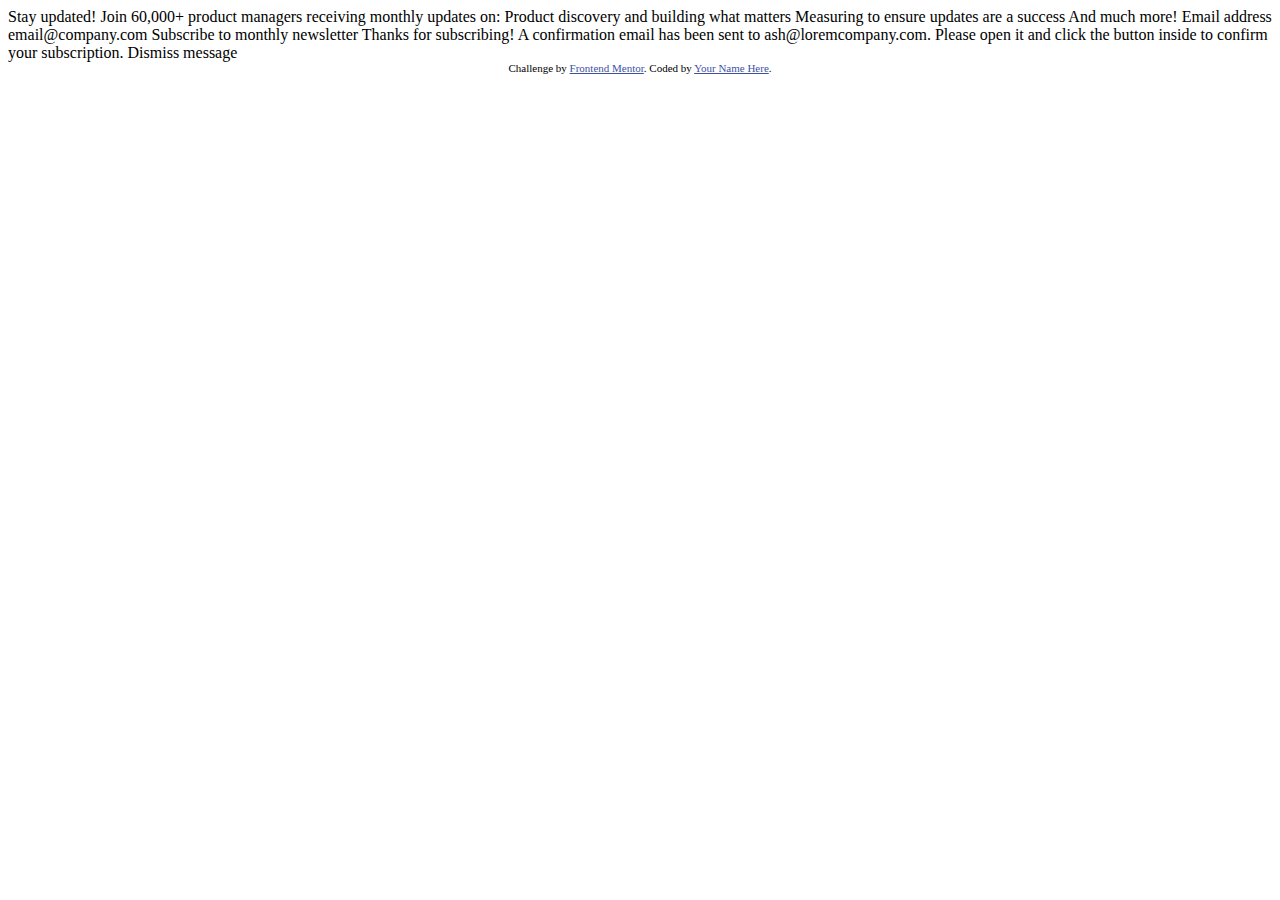
==== index.html @ 02ac0aae "Initial project commit" ====
<!DOCTYPE html>
<html lang="en">
<head>
  <meta charset="UTF-8">
  <meta name="viewport" content="width=device-width, initial-scale=1.0"> <!-- displays site properly based on user's device -->

  <link rel="icon" type="image/png" sizes="32x32" href="./assets/images/favicon-32x32.png">
  
  <title>Frontend Mentor | Newsletter sign-up form with success message</title>

  <!-- Feel free to remove these styles or customise in your own stylesheet 👍 -->
  <style>
    .attribution { font-size: 11px; text-align: center; }
    .attribution a { color: hsl(228, 45%, 44%); }
  </style>
</head>
<body>

  <!-- Sign-up form start -->

  Stay updated!

  Join 60,000+ product managers receiving monthly updates on:

  Product discovery and building what matters
  Measuring to ensure updates are a success
  And much more!

  Email address
  email@company.com

  Subscribe to monthly newsletter

  <!-- Sign-up form end -->

  <!-- Success message start -->

  Thanks for subscribing!

  A confirmation email has been sent to ash@loremcompany.com. 
  Please open it and click the button inside to confirm your subscription.

  Dismiss message

  <!-- Success message end -->
  
  <div class="attribution">
    Challenge by <a href="https://www.frontendmentor.io?ref=challenge" target="_blank">Frontend Mentor</a>. 
    Coded by <a href="#">Your Name Here</a>.
  </div>
</body>
</html>
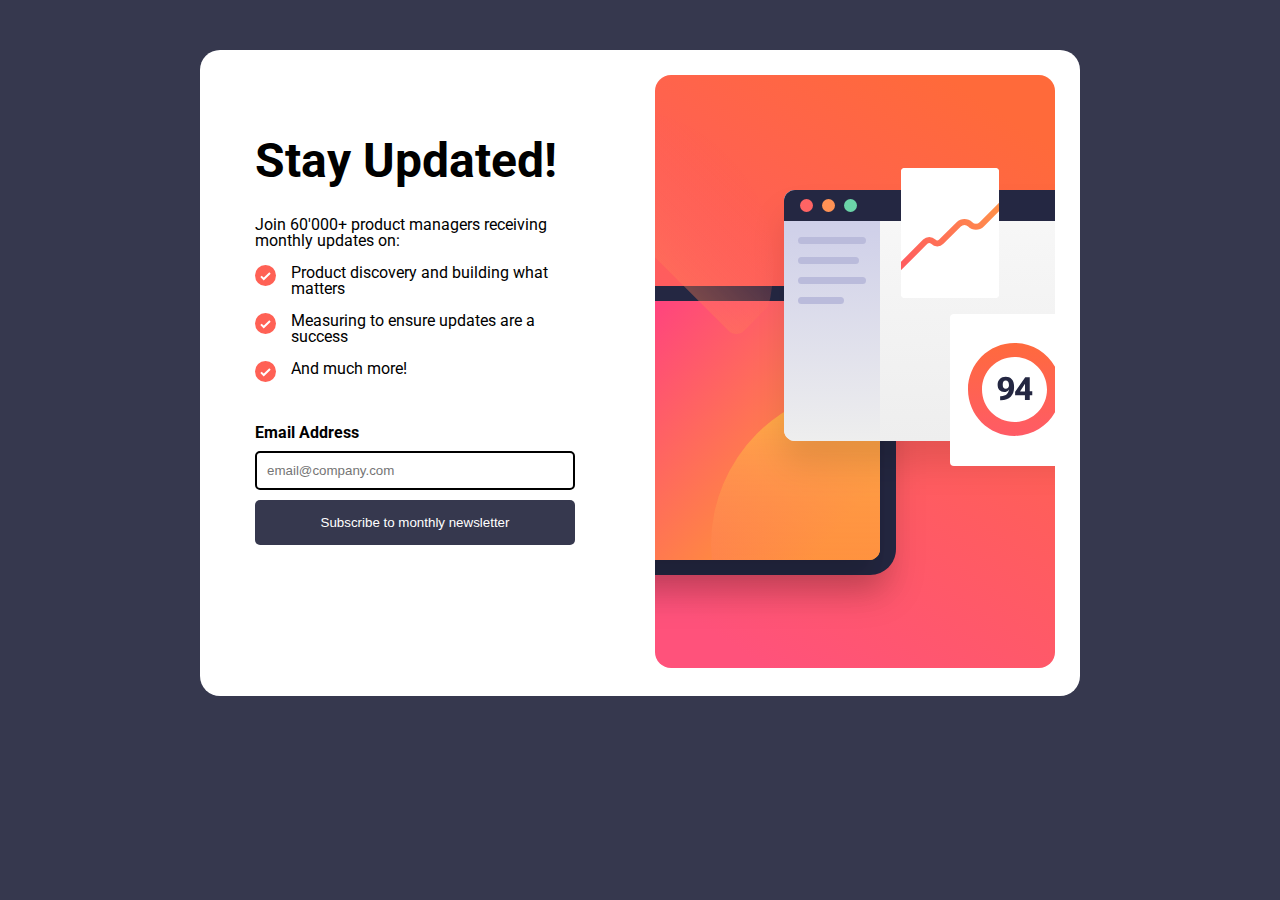
==== commit 3306cdb7: "Finalised desktop initial view" ====
--- a/index.html
+++ b/index.html
@@ -5,48 +5,56 @@
   <meta name="viewport" content="width=device-width, initial-scale=1.0"> <!-- displays site properly based on user's device -->
 
   <link rel="icon" type="image/png" sizes="32x32" href="./assets/images/favicon-32x32.png">
+  <link rel="stylesheet" href="stylesheet.css">
+  <script src="form_Validation.js" defer></script>
   
   <title>Frontend Mentor | Newsletter sign-up form with success message</title>
+</head>
 
-  <!-- Feel free to remove these styles or customise in your own stylesheet 👍 -->
-  <style>
-    .attribution { font-size: 11px; text-align: center; }
-    .attribution a { color: hsl(228, 45%, 44%); }
-  </style>
-</head>
 <body>
 
-  <!-- Sign-up form start -->
 
-  Stay updated!
+  <div class="form-container" id="form-container">
+    <img class="mobile-signup-img" src="assets/images/illustration-sign-up-mobile.svg">
+    <div class="text-container">
+      <h1>Stay Updated!</h1>
+      <p>Join 60'000+ product managers receiving monthly updates on:</p>
+      <img class="success-icon" src="assets/images/icon-list.svg"> <p>Product discovery and building what matters</p>
+      <img class="success-icon" src="assets/images/icon-list.svg"><p> Measuring to ensure updates are a success</p>
+      <img class="success-icon" src="assets/images/icon-list.svg"><p> And much more!</p>
+      <br>
+      <br>
+      <form id="myForm" onsubmit="submit_test(); return false">
+        <h4>Email Address</h4><h5 class="email-error-message" id="email-error-message">Valid email required</h5>
+        <input type="email" id="email-input" name="email" class="email-input mtb-5" autocomplete="off" required placeholder="email@company.com">
+        <br>
+        <button class="email-submit mtb-5" id="email-submit" type="submit">Subscribe to monthly newsletter</button>
+      </form>
+    </div>
 
-  Join 60,000+ product managers receiving monthly updates on:
+    <div>
+      <img class="signup-img" src="assets/images/illustration-sign-up-desktop.svg">
+    </div>
+    
 
-  Product discovery and building what matters
-  Measuring to ensure updates are a success
-  And much more!
+  </div>
+  
+  <div id="success-container">
+    <div class="success-text-container">
+      <img class="success-icon-large" src="assets/images/icon-list.svg">
+      <h1>Thanks for subscribing!</h1>
+      
+      <p id="success-text">A confirmation email has been sent to email. Please open it and click the button inside to confirm your subscription.</p>
+      <div class="center-contents">
+        <button class="dismiss-button">Dismiss message</button>
+      </div>
+      
+    </div>
 
-  Email address
-  email@company.com
+    
+  </div>
 
-  Subscribe to monthly newsletter
 
-  <!-- Sign-up form end -->
-
-  <!-- Success message start -->
-
-  Thanks for subscribing!
-
-  A confirmation email has been sent to ash@loremcompany.com. 
-  Please open it and click the button inside to confirm your subscription.
-
-  Dismiss message
-
-  <!-- Success message end -->
-  
-  <div class="attribution">
-    Challenge by <a href="https://www.frontendmentor.io?ref=challenge" target="_blank">Frontend Mentor</a>. 
-    Coded by <a href="#">Your Name Here</a>.
-  </div>
+ 
 </body>
 </html>--- a/stylesheet.css
+++ b/stylesheet.css
@@ -0,0 +1,190 @@
+ @import url('https://fonts.googleapis.com/css2?family=Roboto:wght@400;700&display=swap');
+
+
+ @media only screen and (max-width: 780px) 
+ {
+    .signup-img
+    {
+        display: none;
+    }
+
+    .form-container
+    {
+        width: 100dvw !important; 
+        border-radius: 0px !important;
+        flex-direction: column;
+    }
+
+    .mobile-signup-img
+    {
+        display: block !important;
+    }
+ }
+
+
+.attribution 
+{ 
+    font-size: 11px; text-align: center; 
+}
+
+.attribution a 
+{ 
+    color: hsl(228, 45%, 44%); 
+}
+
+.email-submit.active
+{
+    background-color: hsl(4, 100%, 67%);
+    box-shadow: -1px 16px 30px -9px rgba(255,98,87,0.52);
+}
+
+body
+{
+    background-color: hsl(235, 18%, 26%);
+    font-size: 16px;
+    font-family: 'Roboto', sans-serif;
+    line-height: 1;
+    font-weight: 400;
+    display: flex;
+    flex-direction: column;
+    align-items: center;
+    justify-content: center;
+    box-sizing: border-box;
+    margin: 0px;
+    
+}
+
+.dismiss-button
+{
+    background-color: hsl(234, 29%, 20%);
+    color: white;
+    width: 100%;
+    padding: 15px;
+    border-radius: 5px;
+}
+
+.mobile-signup-img
+{
+    display: none;
+}
+
+.text-container
+{
+    text-align: start;
+    margin: 55px;
+}
+
+.success-text-container
+{
+    text-align: start;
+    padding: 40px;
+    margin: 0
+}
+
+.center-contents
+{
+    display: flex;
+    justify-content: center;
+}
+
+.form-container
+{
+    max-width: 55rem;
+    margin: 50px;
+    background-color: white;
+    border-radius: 20px;
+    display: flex;
+}
+
+#success-container
+{
+    display: none;
+    background-color: white;
+    flex-direction: column;
+    border-radius: 15px;
+
+    
+}
+
+#success-text
+{
+    font-size: 1.2rem;
+    line-height: 1.5;
+}
+
+.success-icon
+{
+    float: left;
+    margin-right: 15px;
+}
+
+.success-icon-large
+{
+    width: 90px;
+}
+
+
+
+h1
+{
+    font-size: 3rem;
+}
+
+h4
+{
+    margin: 0;
+    margin-top: 10px;
+    margin-bottom: 5px ;
+    display: inline;
+    margin-right: auto;
+    
+}
+
+.signup-img
+{
+   margin: 25px;
+   align-items: center;
+}
+
+.email-submit
+{
+    background-color: hsl(235, 18%, 26%);
+    color: white;
+    width: 100%;
+    padding: 15px;
+    border-radius: 5px;
+    border: 0px;
+
+    
+}
+
+.email-submit:active
+{
+    background-color: hsl(4, 100%, 67%);
+    box-shadow: -1px 16px 30px -9px rgba(255,98,87,0.52);
+}
+
+.email-input
+{
+    box-sizing: border-box;
+    width: 100%;
+    border: 2px solid black;
+    border-radius: 5px;
+    margin-bottom: 10px;
+    margin-top: 10px;
+}
+
+.email-error-message
+{
+    color: hsl(4, 100%, 67%);
+    display: inline;
+    float: right;
+    margin: 0;
+    display: none;
+}
+
+input
+{
+    padding: 10px;
+}
+
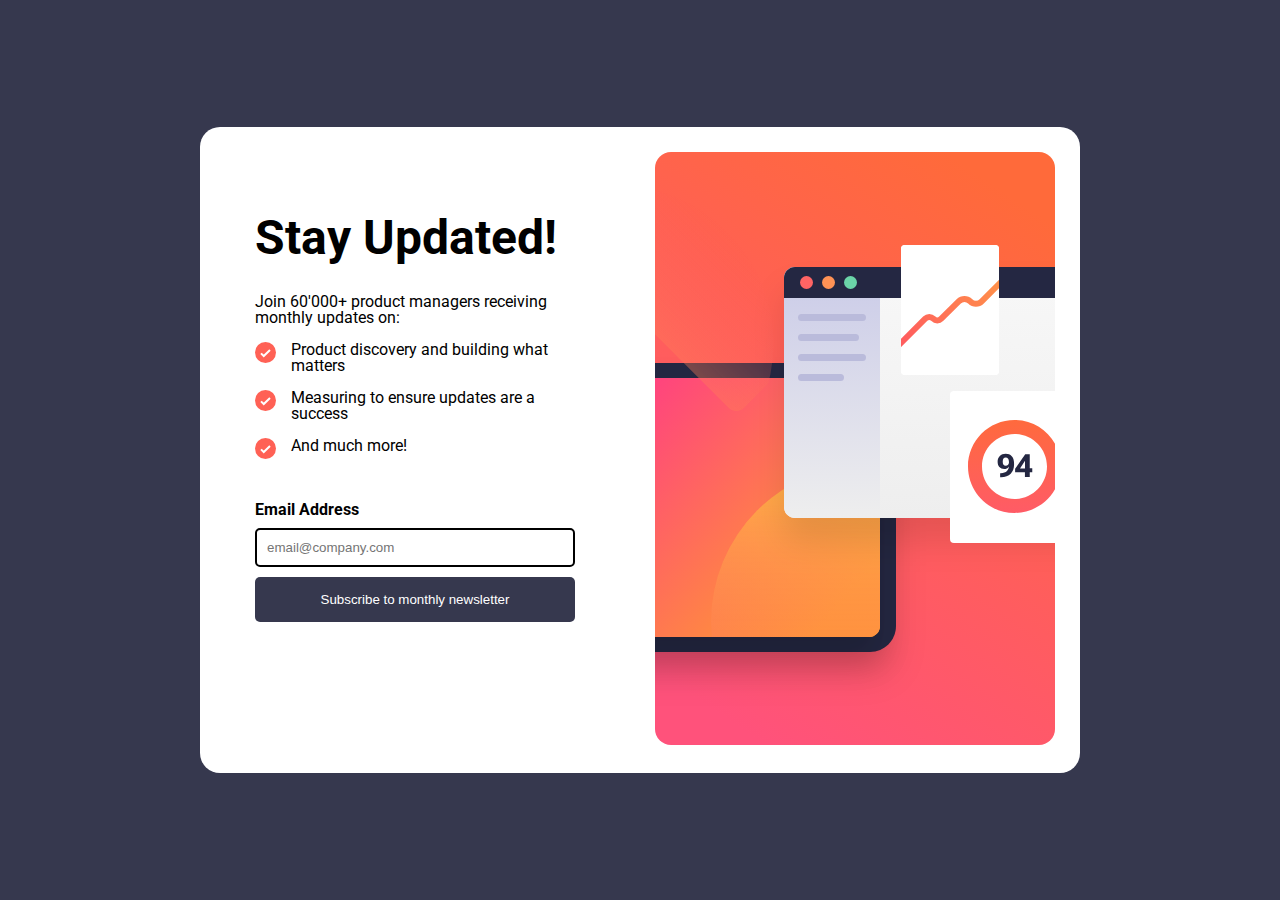
==== commit 5966852d: "Final Commit" ====
--- a/index.html
+++ b/index.html
@@ -45,8 +45,8 @@
       <h1>Thanks for subscribing!</h1>
       
       <p id="success-text">A confirmation email has been sent to email. Please open it and click the button inside to confirm your subscription.</p>
-      <div class="center-contents">
-        <button class="dismiss-button">Dismiss message</button>
+      <div class="center-contents dismiss-container">
+        <button class="dismiss-button" onclick="dismiss()">Dismiss message</button>
       </div>
       
     </div>
--- a/stylesheet.css
+++ b/stylesheet.css
@@ -13,11 +13,30 @@
         width: 100dvw !important; 
         border-radius: 0px !important;
         flex-direction: column;
+        margin: 0px !important;
+        height: 100dvh !important;
     }
 
     .mobile-signup-img
     {
         display: block !important;
+    }
+
+    #success-container
+    {
+        width: 100dvw !important; 
+        height: 100dvh !important;
+        border-radius: 0px !important;
+    }
+
+    .success-text-container
+    {
+        margin-top: 40% !important;
+    }
+
+    .dismiss-container
+    {
+        margin-top: 60% !important;
     }
  }
 
@@ -51,6 +70,7 @@
     justify-content: center;
     box-sizing: border-box;
     margin: 0px;
+    min-height: 100vh;
     
 }
 
@@ -61,6 +81,13 @@
     width: 100%;
     padding: 15px;
     border-radius: 5px;
+    border: 0px;
+}
+
+.dismiss-button:hover
+{
+    background-color: hsl(4, 100%, 67%);
+    box-shadow: -1px 16px 30px -9px rgba(255,98,87,0.52);
 }
 
 .mobile-signup-img
@@ -102,7 +129,7 @@
     background-color: white;
     flex-direction: column;
     border-radius: 15px;
-
+    max-width: 30rem;
     
 }
 
